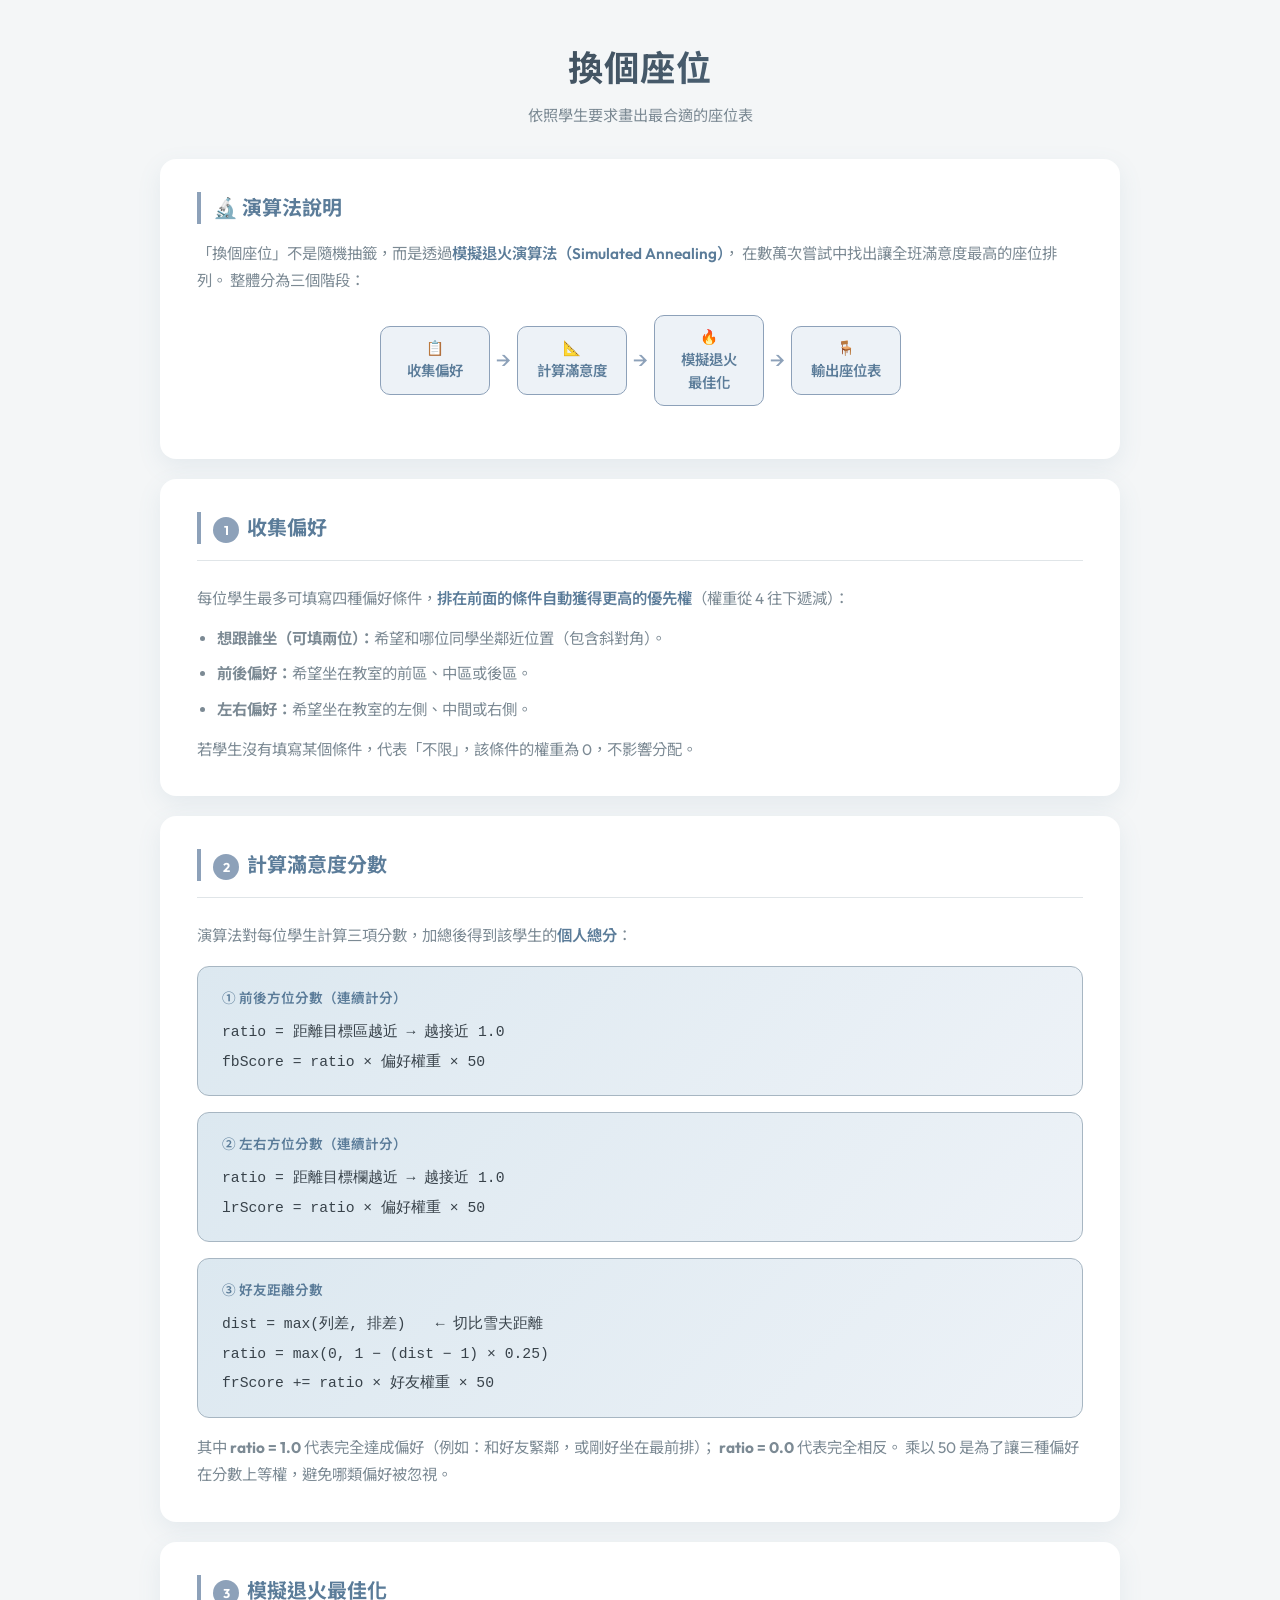
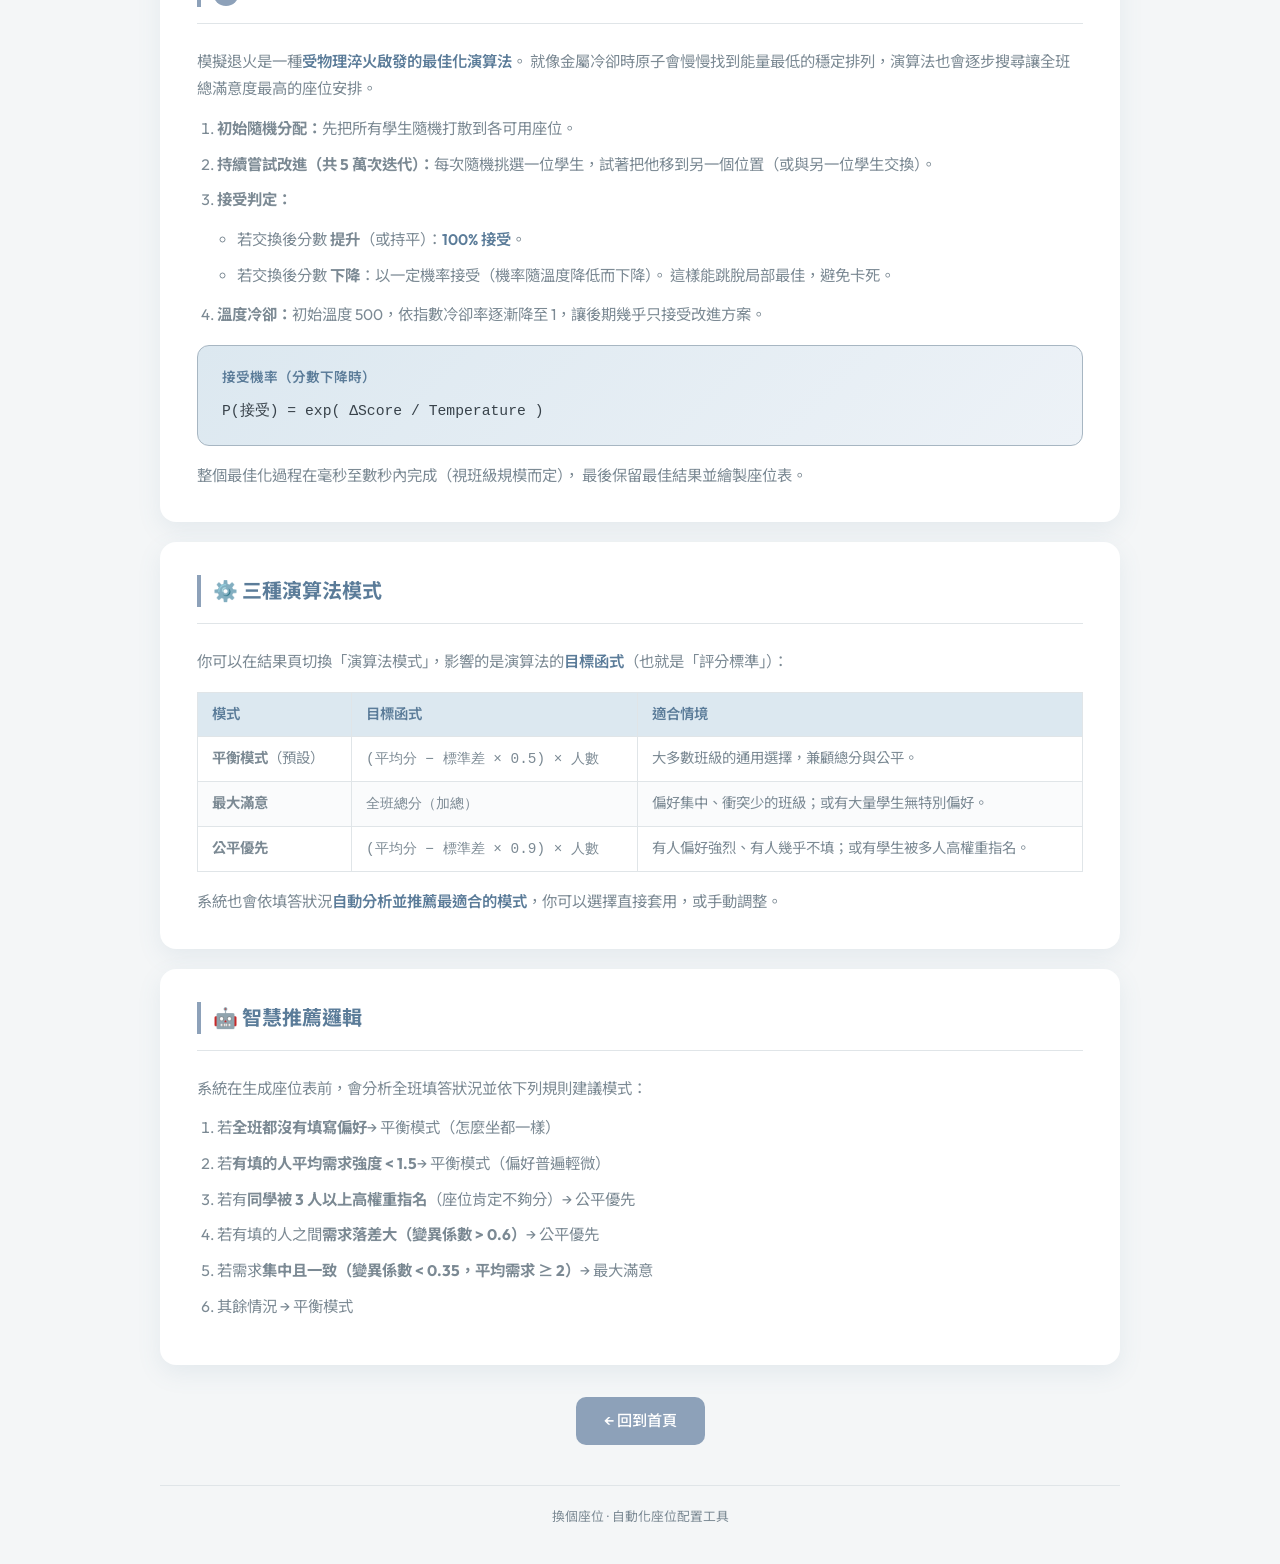
==== algorithm.html @ e8f27a95 "Add files via upload" ====
<!DOCTYPE html>
<html lang="zh-Hant">
<head>
    <meta charset="UTF-8">
    <meta name="viewport" content="width=device-width, initial-scale=1.0">
    <title>演算法說明 — 換個座位</title>
    <meta name="description" content="了解「換個座位」如何透過模擬退火演算法，依照學生偏好計算出最佳座位分配。">
    <link rel="stylesheet" href="style.css">
    <style>
        /* ── 演算法說明頁專屬樣式 ── */
        .algo-section {
            background: var(--card-bg);
            border-radius: 16px;
            padding: 32px 36px;
            margin-top: 20px;
            box-shadow: var(--shadow-md);
            border: 1px solid rgba(255,255,255,0.8);
        }

        .algo-section h2 {
            font-size: 1.25rem;
            font-weight: 700;
            color: var(--accent-deep);
            border-left: 4px solid var(--primary-color);
            padding-left: 12px;
            margin-bottom: 16px;
        }

        .algo-section p, .algo-section li {
            color: var(--text-secondary);
            font-size: 0.96rem;
            line-height: 1.8;
        }

        .algo-section ul, .algo-section ol {
            margin: 12px 0 12px 20px;
        }

        .algo-section li {
            margin-bottom: 8px;
        }

        /* 流程圖 */
        .flow-diagram {
            display: flex;
            align-items: center;
            flex-wrap: wrap;
            gap: 6px;
            margin: 20px 0;
            justify-content: center;
        }

        .flow-step {
            background: var(--primary-light);
            border: 1.5px solid var(--primary-color);
            border-radius: 10px;
            padding: 10px 18px;
            font-size: 0.9rem;
            font-weight: 600;
            color: var(--accent-deep);
            text-align: center;
            min-width: 110px;
        }

        .flow-arrow {
            font-size: 1.4rem;
            color: var(--primary-color);
            flex-shrink: 0;
        }

        /* 公式卡片 */
        .formula-card {
            background: linear-gradient(135deg, var(--primary-pale) 0%, var(--primary-light) 100%);
            border: 1px solid var(--border-focus);
            border-radius: 12px;
            padding: 18px 24px;
            margin: 16px 0;
            font-family: 'Courier New', monospace;
            font-size: 0.92rem;
            color: var(--text-primary);
            line-height: 2;
        }

        .formula-card .formula-label {
            font-family: var(--font-family);
            font-weight: 600;
            color: var(--accent-deep);
            font-size: 0.85rem;
            margin-bottom: 6px;
        }

        /* 模式比較表 */
        .mode-table {
            width: 100%;
            border-collapse: collapse;
            margin: 16px 0;
            font-size: 0.9rem;
        }

        .mode-table th {
            background: var(--primary-pale);
            color: var(--accent-deep);
            font-weight: 600;
            padding: 10px 14px;
            border: 1px solid var(--border-color);
            text-align: left;
        }

        .mode-table td {
            padding: 10px 14px;
            border: 1px solid var(--border-color);
            color: var(--text-secondary);
            vertical-align: top;
        }

        .mode-table tr:nth-child(even) td {
            background: #fafbfc;
        }

        /* 分隔線 */
        .algo-divider {
            border: none;
            border-top: 1px solid var(--border-color);
            margin: 8px 0 24px;
        }

        /* 返回按鈕 */
        .back-btn-wrap {
            text-align: center;
            margin-top: 32px;
        }

        /* 亮點文字 */
        .highlight {
            color: var(--accent-deep);
            font-weight: 600;
        }

        /* 步驟編號 */
        .step-badge {
            display: inline-flex;
            align-items: center;
            justify-content: center;
            width: 26px;
            height: 26px;
            border-radius: 50%;
            background: var(--primary-color);
            color: #fff;
            font-size: 0.8rem;
            font-weight: 700;
            margin-right: 8px;
            flex-shrink: 0;
            vertical-align: middle;
        }

        @media (max-width: 600px) {
            .algo-section { padding: 20px 16px; }
            .flow-diagram { flex-direction: column; align-items: flex-start; }
            .flow-arrow { transform: rotate(90deg); align-self: center; }
        }
    </style>
</head>
<body>

    <h1>換個座位</h1>
    <div class="subtitle">依照學生要求畫出最合適的座位表</div>

    <!-- 介紹 -->
    <div class="algo-section page-enter">
        <h2>🔬 演算法說明</h2>
        <p>
            「換個座位」不是隨機抽籤，而是透過<span class="highlight">模擬退火演算法（Simulated Annealing）</span>，
            在數萬次嘗試中找出讓全班滿意度最高的座位排列。
            整體分為三個階段：
        </p>

        <div class="flow-diagram">
            <div class="flow-step">📋<br>收集偏好</div>
            <div class="flow-arrow">→</div>
            <div class="flow-step">📐<br>計算滿意度</div>
            <div class="flow-arrow">→</div>
            <div class="flow-step">🔥<br>模擬退火<br>最佳化</div>
            <div class="flow-arrow">→</div>
            <div class="flow-step">🪑<br>輸出座位表</div>
        </div>
    </div>

    <!-- 第一步：收集偏好 -->
    <div class="algo-section">
        <h2><span class="step-badge">1</span>收集偏好</h2>
        <hr class="algo-divider">
        <p>每位學生最多可填寫四種偏好條件，<span class="highlight">排在前面的條件自動獲得更高的優先權</span>（權重從 4 往下遞減）：</p>
        <ul>
            <li><b>想跟誰坐（可填兩位）：</b>希望和哪位同學坐鄰近位置（包含斜對角）。</li>
            <li><b>前後偏好：</b>希望坐在教室的前區、中區或後區。</li>
            <li><b>左右偏好：</b>希望坐在教室的左側、中間或右側。</li>
        </ul>
        <p>若學生沒有填寫某個條件，代表「不限」，該條件的權重為 0，不影響分配。</p>
    </div>

    <!-- 第二步：計算滿意度 -->
    <div class="algo-section">
        <h2><span class="step-badge">2</span>計算滿意度分數</h2>
        <hr class="algo-divider">
        <p>
            演算法對每位學生計算三項分數，加總後得到該學生的<span class="highlight">個人總分</span>：
        </p>

        <div class="formula-card">
            <div class="formula-label">① 前後方位分數（連續計分）</div>
            ratio = 距離目標區越近 → 越接近 1.0<br>
            fbScore = ratio × 偏好權重 × 50
        </div>

        <div class="formula-card">
            <div class="formula-label">② 左右方位分數（連續計分）</div>
            ratio = 距離目標欄越近 → 越接近 1.0<br>
            lrScore = ratio × 偏好權重 × 50
        </div>

        <div class="formula-card">
            <div class="formula-label">③ 好友距離分數</div>
            dist = max(列差, 排差)　　← 切比雪夫距離<br>
            ratio = max(0,  1 − (dist − 1) × 0.25)<br>
            frScore += ratio × 好友權重 × 50
        </div>

        <p style="margin-top: 12px;">
            其中 <b>ratio = 1.0</b> 代表完全達成偏好（例如：和好友緊鄰，或剛好坐在最前排）；
            <b>ratio = 0.0</b> 代表完全相反。
            乘以 50 是為了讓三種偏好在分數上等權，避免哪類偏好被忽視。
        </p>
    </div>

    <!-- 第三步：模擬退火 -->
    <div class="algo-section">
        <h2><span class="step-badge">3</span>模擬退火最佳化</h2>
        <hr class="algo-divider">
        <p>
            模擬退火是一種<span class="highlight">受物理淬火啟發的最佳化演算法</span>。
            就像金屬冷卻時原子會慢慢找到能量最低的穩定排列，演算法也會逐步搜尋讓全班總滿意度最高的座位安排。
        </p>
        <ol>
            <li><b>初始隨機分配：</b>先把所有學生隨機打散到各可用座位。</li>
            <li><b>持續嘗試改進（共 5 萬次迭代）：</b>每次隨機挑選一位學生，試著把他移到另一個位置（或與另一位學生交換）。</li>
            <li><b>接受判定：</b>
                <ul>
                    <li>若交換後分數 <b>提升</b>（或持平）：<span class="highlight">100% 接受</span>。</li>
                    <li>若交換後分數 <b>下降</b>：以一定機率接受（機率隨溫度降低而下降）。
                        這樣能跳脫局部最佳，避免卡死。</li>
                </ul>
            </li>
            <li><b>溫度冷卻：</b>初始溫度 500，依指數冷卻率逐漸降至 1，讓後期幾乎只接受改進方案。</li>
        </ol>

        <div class="formula-card">
            <div class="formula-label">接受機率（分數下降時）</div>
            P(接受) = exp( ΔScore / Temperature )
        </div>

        <p>
            整個最佳化過程在毫秒至數秒內完成（視班級規模而定），
            最後保留最佳結果並繪製座位表。
        </p>
    </div>

    <!-- 演算法模式說明 -->
    <div class="algo-section">
        <h2>⚙️ 三種演算法模式</h2>
        <hr class="algo-divider">
        <p>你可以在結果頁切換「演算法模式」，影響的是演算法的<span class="highlight">目標函式</span>（也就是「評分標準」）：</p>

        <table class="mode-table">
            <thead>
                <tr>
                    <th>模式</th>
                    <th>目標函式</th>
                    <th>適合情境</th>
                </tr>
            </thead>
            <tbody>
                <tr>
                    <td><b>平衡模式</b>（預設）</td>
                    <td><code>(平均分 − 標準差 × 0.5) × 人數</code></td>
                    <td>大多數班級的通用選擇，兼顧總分與公平。</td>
                </tr>
                <tr>
                    <td><b>最大滿意</b></td>
                    <td><code>全班總分（加總）</code></td>
                    <td>偏好集中、衝突少的班級；或有大量學生無特別偏好。</td>
                </tr>
                <tr>
                    <td><b>公平優先</b></td>
                    <td><code>(平均分 − 標準差 × 0.9) × 人數</code></td>
                    <td>有人偏好強烈、有人幾乎不填；或有學生被多人高權重指名。</td>
                </tr>
            </tbody>
        </table>

        <p>
            系統也會依填答狀況<span class="highlight">自動分析並推薦最適合的模式</span>，你可以選擇直接套用，或手動調整。
        </p>
    </div>

    <!-- 自動推薦說明 -->
    <div class="algo-section">
        <h2>🤖 智慧推薦邏輯</h2>
        <hr class="algo-divider">
        <p>系統在生成座位表前，會分析全班填答狀況並依下列規則建議模式：</p>
        <ol>
            <li>若<b>全班都沒有填寫偏好</b>→ 平衡模式（怎麼坐都一樣）</li>
            <li>若<b>有填的人平均需求強度 &lt; 1.5</b>→ 平衡模式（偏好普遍輕微）</li>
            <li>若有<b>同學被 3 人以上高權重指名</b>（座位肯定不夠分）→ 公平優先</li>
            <li>若有填的人之間<b>需求落差大（變異係數 &gt; 0.6）</b>→ 公平優先</li>
            <li>若需求<b>集中且一致（變異係數 &lt; 0.35，平均需求 ≥ 2）</b>→ 最大滿意</li>
            <li>其餘情況 → 平衡模式</li>
        </ol>
    </div>

    <!-- 返回按鈕 -->
    <div class="back-btn-wrap">
        <a href="index.html" class="btn-primary" style="display: inline-flex; align-items: center; gap: 8px; text-decoration: none; padding: 12px 28px; border-radius: 10px; font-size: 0.95rem; font-weight: 500; color: white; background: var(--primary-color);">
            ← 回到首頁
        </a>
    </div>

    <div class="footer-info">
        <p>換個座位 · 自動化座位配置工具</p>
    </div>

</body>
</html>
---- style.css ----
@import url('https://fonts.googleapis.com/css2?family=Noto+Sans+TC:wght@300;400;500;700&family=Outfit:wght@300;400;500;600;700&display=swap');

:root {
    /* 莫蘭迪藍色系變數 */
    --bg-color: #f4f6f7;          /* 冷灰藍背景 */
    --card-bg: #ffffff;           /* 卡片純白 */
    --text-primary: #38424a;      /* 深藍灰（柔和黑） */
    --text-secondary: #7c8a94;    /* 霧藍灰（副文本） */

    --primary-color: #8da1b9;     /* 霧霾藍 */
    --primary-hover: #7a8ea5;
    --primary-light: #edf2f7;
    --primary-pale: #dce8f0;

    --accent-deep: #5b7c99;       /* 深藍（主要行動色） */
    --accent-deep-hover: #4d6b86;

    --accent-soft: #a9c0d3;       /* 柔霧藍（次要行動色） */
    --accent-soft-hover: #93aec4;

    --accent-slate: #6b8299;      /* 石板藍（提醒/收尾色） */
    --accent-slate-hover: #5a7186;

    --border-color: #e0e5e8;      /* 淺藍灰邊框 */
    --border-focus: #a7b6c2;      /* 聚焦邊框 */

    --error-bg: #f2eeee;
    --error-text: #a15c58;
    --error-border: #e3d4d2;

    --shadow-sm: 0 2px 8px rgba(0, 0, 0, 0.02);
    --shadow-md: 0 8px 24px rgba(93, 124, 153, 0.1);
    --shadow-lg: 0 12px 32px rgba(0, 0, 0, 0.04);

    --font-family: 'Outfit', 'Noto Sans TC', -apple-system, BlinkMacSystemFont, "Segoe UI", Roboto, sans-serif;
}

* {
    box-sizing: border-box;
    margin: 0;
    padding: 0;
}

body {
    font-family: var(--font-family);
    background-color: var(--bg-color);
    color: var(--text-primary);
    line-height: 1.6;
    padding: 40px 20px;
    max-width: 1000px;
    margin: 0 auto;
    -webkit-font-smoothing: antialiased;
}

h1 {
    font-size: 2.2rem;
    font-weight: 700;
    text-align: center;
    background: linear-gradient(135deg, var(--text-primary) 20%, var(--accent-deep) 100%);
    -webkit-background-clip: text;
    background-clip: text;
    color: transparent;
    margin-bottom: 8px;
    letter-spacing: 1px;
}

.subtitle {
    text-align: center;
    color: var(--text-secondary);
    font-size: 0.95rem;
    margin-bottom: 30px;
}

.page-section {
    background-color: var(--card-bg);
    padding: 35px;
    margin-top: 25px;
    border-radius: 16px;
    box-shadow: var(--shadow-md);
    border: 1px solid rgba(255, 255, 255, 0.8);
    transition: transform 0.3s ease, box-shadow 0.3s ease;
}

.page-section.page-enter {
    animation: fadeIn 0.35s cubic-bezier(0.4, 0, 0.2, 1);
}

.page-section h2 {
    font-size: 1.4rem;
    font-weight: 600;
    color: var(--text-primary);
    margin-bottom: 15px;
    border-left: 4px solid var(--primary-color);
    padding-left: 12px;
}

.page-section p {
    color: var(--text-secondary);
    font-size: 0.95rem;
    margin-bottom: 15px;
    line-height: 1.7;
}

.hidden {
    display: none !important;
}

/* --- 首頁三選項 --- */
.landing-options {
    display: grid;
    grid-template-columns: repeat(3, 1fr);
    gap: 20px;
    margin-top: 10px;
}

.landing-btn {
    background-color: var(--card-bg);
    border: 1.5px solid var(--border-color);
    border-radius: 14px;
    padding: 30px 20px;
    text-align: center;
    cursor: pointer;
    transition: all 0.25s cubic-bezier(0.4, 0, 0.2, 1);
    display: flex;
    flex-direction: column;
    align-items: center;
    gap: 10px;
}

.landing-btn .icon {
    font-size: 1.8rem;
    width: 60px;
    height: 60px;
    display: flex;
    align-items: center;
    justify-content: center;
    border-radius: 50%;
    background-color: var(--primary-light);
    transition: background-color 0.25s ease, transform 0.25s ease;
}

.landing-btn:hover .icon {
    transform: scale(1.08);
}

.landing-btn.create .icon { background-color: var(--primary-pale); }
.landing-btn.join .icon { background-color: #eef4f8; }
.landing-btn.offline .icon { background-color: #e9eef1; }

.landing-btn .title {
    font-weight: 600;
    font-size: 1.05rem;
    color: var(--text-primary);
}

.landing-btn .desc {
    font-size: 0.85rem;
    color: var(--text-secondary);
    line-height: 1.5;
}

.landing-btn:hover {
    transform: translateY(-4px);
    border-color: var(--primary-color);
    box-shadow: var(--shadow-md);
}

.landing-btn.create:hover { border-color: var(--accent-deep); }
.landing-btn.join:hover { border-color: var(--accent-soft-hover); }
.landing-btn.offline:hover { border-color: var(--accent-slate); }

/* 演算法說明連結按鈕 */
.algo-link {
    display: inline-flex;
    align-items: center;
    gap: 6px;
    padding: 8px 20px;
    border-radius: 20px;
    border: 1.5px solid var(--border-color);
    color: var(--text-secondary);
    font-size: 0.88rem;
    font-weight: 500;
    text-decoration: none;
    transition: all 0.22s ease;
    background: transparent;
}

.algo-link:hover {
    border-color: var(--primary-color);
    color: var(--accent-deep);
    background: var(--primary-light);
    transform: translateY(-1px);
}

/* 加入房間展開框 */
.join-box {
    margin-top: 10px;
    padding: 24px;
    background-color: var(--primary-light);
    border-radius: 14px;
    border: 1px dashed var(--primary-color);
    animation: fadeIn 0.25s ease;
}


.form-group {
    margin-bottom: 20px;
}

.form-row {
    display: grid;
    grid-template-columns: 1fr 1fr;
    gap: 20px;
}

label {
    display: block;
    margin-bottom: 8px;
    font-weight: 500;
    font-size: 0.95rem;
    color: var(--text-primary);
}

input[type="number"], input[type="text"], select {
    width: 100%;
    padding: 12px 16px;
    border: 1px solid var(--border-color);
    border-radius: 10px;
    background-color: #fafbfc;
    color: var(--text-primary);
    font-size: 0.95rem;
    font-family: var(--font-family);
    transition: all 0.3s ease;
}

input[type="number"]:focus, input[type="text"]:focus, select:focus {
    outline: none;
    border-color: var(--primary-color);
    background-color: #ffffff;
    box-shadow: 0 0 0 4px var(--primary-light);
}

/* 按鈕美化 */
button {
    font-family: var(--font-family);
    font-size: 0.95rem;
    font-weight: 500;
    padding: 12px 24px;
    border: none;
    border-radius: 10px;
    cursor: pointer;
    transition: all 0.25s cubic-bezier(0.4, 0, 0.2, 1);
    box-shadow: var(--shadow-sm);
    display: inline-flex;
    align-items: center;
    justify-content: center;
    gap: 8px;
    margin-top: 10px;
    margin-right: 12px;
}

button:hover {
    transform: translateY(-2px);
    box-shadow: 0 4px 12px rgba(0, 0, 0, 0.08);
}

button:active {
    transform: translateY(0);
}

button:focus-visible,
.landing-btn:focus-visible,
input:focus-visible,
select:focus-visible,
.reorder-btn:focus-visible,
.drag-handle:focus-visible {
    outline: 2.5px solid var(--accent-deep);
    outline-offset: 2px;
}

/* 不同按鈕的角色顏色（皆為藍色調） */
.btn-primary {
    background-color: var(--primary-color);
    color: white;
}
.btn-primary:hover {
    background-color: var(--primary-hover);
}

.btn-success {
    background-color: var(--accent-deep);
    color: white;
}
.btn-success:hover {
    background-color: var(--accent-deep-hover);
}

.btn-info {
    background-color: var(--accent-soft);
    color: white;
}
.btn-info:hover {
    background-color: var(--accent-soft-hover);
}

.btn-warning {
    background-color: var(--accent-slate);
    color: white;
}
.btn-warning:hover {
    background-color: var(--accent-slate-hover);
}

.btn-secondary {
    background-color: #eef1f3;
    color: var(--text-secondary);
}
.btn-secondary:hover {
    background-color: #e4e8eb;
}

/* 演算法模式智慧推薦卡片 */
.mode-recommendation {
    display: flex;
    align-items: center;
    gap: 16px;
    width: 100%;
    padding: 16px 20px;
    margin-bottom: 18px;
    background: linear-gradient(135deg, var(--primary-pale) 0%, var(--primary-light) 100%);
    border: 1px solid var(--border-focus);
    border-left: 4px solid var(--accent-deep);
    border-radius: 12px;
    box-shadow: var(--shadow-sm);
}

.mode-recommendation-icon {
    flex-shrink: 0;
    font-size: 1.6rem;
    line-height: 1;
}

.mode-recommendation-text {
    flex: 1 1 auto;
    min-width: 200px;
}

.mode-recommendation-title {
    font-weight: 600;
    color: var(--accent-deep);
    margin-bottom: 4px;
    font-size: 0.98rem;
}

.mode-recommendation-reason {
    color: var(--text-secondary);
    font-size: 0.88rem;
    line-height: 1.5;
}

.mode-recommendation-btn {
    flex-shrink: 0;
    margin: 0 !important;
    white-space: nowrap;
}

@media (max-width: 640px) {
    .mode-recommendation {
        flex-wrap: wrap;
    }
    .mode-recommendation-btn {
        width: 100%;
    }
}

/* 加入房間區塊 */
#join-room-page .join-box {
    margin-top: 10px;
    padding: 24px;
    background-color: var(--primary-light);
    border-radius: 14px;
    border: 1px dashed var(--primary-color);
}

/* 條件輸入欄位集 */
fieldset {
    border: 1px solid var(--border-color);
    border-radius: 12px;
    padding: 24px;
    margin-bottom: 25px;
    background-color: #fafbfc;
}

legend {
    font-weight: 600;
    font-size: 1.05rem;
    padding: 0 12px;
    color: var(--primary-color);
}

/* 讓板塊邊界更清楚，像是一張獨立的卡片 */
.condition-group {
    display: grid;
    grid-template-columns: 40px 110px 1fr; /* 留出把手空間 */
    align-items: center;
    margin-bottom: 15px;
    gap: 14px;
    padding: 10px 12px 10px 8px; /* 調整內距 */
    background-color: #ffffff; /* 使用純白底色凸顯板塊 */
    border: 1px solid var(--border-color); /* 實體邊框 */
    border-radius: 10px;
    box-shadow: var(--shadow-sm); /* 增加立體感 */
    transition: transform 0.2s ease, box-shadow 0.2s ease, border-color 0.2s ease;
}

.condition-group:hover {
    box-shadow: 0 4px 12px rgba(93, 124, 153, 0.15);
    border-color: var(--primary-color);
}

/* 拖曳把手的美化與範圍劃分 */
.drag-handle {
    display: flex;
    align-items: center;
    justify-content: center;
    cursor: grab;
    font-size: 1.6rem;
    color: var(--text-secondary);
    background-color: #f4f6f7; /* 給把手一個獨立的底色區域 */
    border-radius: 6px;
    height: 100%;
    min-height: 40px;
    transition: background-color 0.2s ease;
}

.drag-handle:hover {
    background-color: var(--primary-pale);
    color: var(--accent-deep);
}

.drag-handle:active {
    cursor: grabbing;
}

/* 手機版上/下移按鈕：預設隱藏，桌機用拖曳、手機用按鈕更可靠 */
.reorder-buttons {
    display: none;
    flex-direction: column;
    gap: 4px;
    height: 100%;
}

.reorder-btn {
    all: unset;
    box-sizing: border-box;
    display: flex;
    align-items: center;
    justify-content: center;
    flex: 1;
    min-height: 22px;
    font-size: 0.7rem;
    line-height: 1;
    color: var(--text-secondary);
    background-color: #f4f6f7;
    border-radius: 6px;
    cursor: pointer;
    transition: background-color 0.15s ease, color 0.15s ease;
    -webkit-tap-highlight-color: transparent;
}

.reorder-btn:active {
    background-color: var(--primary-pale);
    color: var(--accent-deep);
}

.reorder-btn:disabled {
    opacity: 0.3;
    cursor: not-allowed;
}

/* 拖曳中與準備放置時的明確提示 */
.condition-group.dragging {
    opacity: 0.9;
    background-color: var(--primary-pale);
    border: 2px dashed var(--primary-color);
    box-shadow: var(--shadow-md);
    transform: scale(1.02);
}

.condition-group.drag-over {
    /* 用深色頂部邊框提示使用者如果放開會插在這個位置的「上方」 */
    border-top: 4px solid var(--accent-deep); 
}

.weight-track {
    position: relative;
    height: 8px;
    background-color: var(--border-color);
    border-radius: 4px;
    margin: 14px 4px 6px 4px;
    cursor: pointer;
}

.weight-fill {
    position: absolute;
    top: 0;
    left: 0;
    height: 100%;
    width: 0%;
    background-color: var(--primary-color);
    border-radius: 4px;
    transition: width 0.15s ease, background-color 0.15s ease;
    pointer-events: none;
}

.weight-tick {
    position: absolute;
    top: 50%;
    width: 6px;
    height: 6px;
    background-color: #ffffff;
    border: 1.5px solid var(--border-focus);
    border-radius: 50%;
    transform: translate(-50%, -50%);
    pointer-events: none;
}

.weight-handle {
    position: absolute;
    top: 50%;
    left: 0%;
    width: 20px;
    height: 20px;
    background-color: var(--card-bg);
    border: 2.5px solid var(--primary-color);
    border-radius: 50%;
    transform: translate(-50%, -50%);
    cursor: grab;
    box-shadow: var(--shadow-sm);
    transition: left 0.15s ease, border-color 0.15s ease, box-shadow 0.15s ease;
}

.weight-handle:active {
    cursor: grabbing;
    box-shadow: 0 0 0 6px var(--primary-light);
}

.weight-drag.active .weight-handle {
    border-color: var(--accent-deep);
}

.weight-drag.active .weight-fill {
    background-color: var(--accent-deep);
}

.weight-label {
    font-size: 0.8rem;
    color: var(--text-secondary);
    text-align: center;
}

.weight-drag.active .weight-label {
    color: var(--accent-deep);
    font-weight: 600;
}

/* =========================================================
   Modal 遮罩元件
   ========================================================= */
.modal-overlay {
    position: fixed;
    inset: 0;
    background: rgba(30, 40, 50, 0.55);
    display: flex;
    align-items: center;
    justify-content: center;
    z-index: 9999;
    opacity: 0;
    transition: opacity 0.25s ease;
    backdrop-filter: blur(3px);
    -webkit-backdrop-filter: blur(3px);
}

.modal-overlay.modal-visible {
    opacity: 1;
}

.modal-card {
    background: var(--card-bg);
    border-radius: 18px;
    padding: 36px 32px 28px;
    max-width: 420px;
    width: calc(100% - 40px);
    box-shadow: 0 20px 60px rgba(0, 0, 0, 0.18);
    text-align: center;
    transform: translateY(18px) scale(0.97);
    transition: transform 0.28s cubic-bezier(0.34, 1.56, 0.64, 1), opacity 0.25s ease;
    opacity: 0;
}

.modal-card.modal-card-visible {
    transform: translateY(0) scale(1);
    opacity: 1;
}

.modal-icon {
    font-size: 2.4rem;
    margin-bottom: 16px;
    line-height: 1;
}

.modal-message {
    font-size: 1rem;
    color: var(--text-primary);
    line-height: 1.65;
    margin-bottom: 26px;
    white-space: pre-wrap;
    word-break: break-word;
}

.modal-actions {
    display: flex;
    gap: 12px;
    justify-content: center;
}

.modal-actions button {
    margin: 0;
    min-width: 96px;
    flex: 1;
    max-width: 160px;
}

/* 線上等待頁面名單 */
#submitted-students-list {
    margin-top: 15px;
    max-height: 200px;
    overflow-y: auto;
    background-color: #fafbfc;
    border: 1px solid var(--border-color);
    border-radius: 10px;
    padding: 10px;
}

#submitted-students-list li {
    padding: 10px 12px;
    border-bottom: 1px solid #eef1f3;
    font-size: 0.9rem;
    display: flex;
    justify-content: space-between;
    align-items: center;
    animation: slideIn 0.25s ease-out;
}

#submitted-students-list li:last-child {
    border-bottom: none;
}

#submitted-students-list li::before {
    content: "✓";
    color: var(--accent-deep);
    font-weight: bold;
    margin-right: 8px;
}

/* 房號顯示樣式 */
.room-code-badge {
    display: inline-block;
    padding: 8px 16px;
    background-color: var(--primary-light);
    border: 1px solid var(--primary-color);
    color: var(--text-primary);
    font-family: monospace;
    font-size: 1.6rem;
    font-weight: 700;
    border-radius: 8px;
    letter-spacing: 2px;
    margin: 10px 0;
}

/* 講台樣式 */
#podium-container {
    display: flex;
    justify-content: center;
    margin: 20px 0 25px 0;
    width: 100%;
}

.podium {
    width: 280px;
    height: 40px;
    background-color: #d6dee4;
    border: 1px solid var(--border-color);
    border-radius: 20px;
    display: flex;
    align-items: center;
    justify-content: center;
    font-weight: 600;
    font-size: 0.9rem;
    color: #61707c;
    letter-spacing: 4px;
    box-shadow: inset 0 2px 4px rgba(0, 0, 0, 0.05);
}

/* --- 座位表佈局與方塊 --- */
#seat-map-container, #layout-config-container {
    padding: 10px 0;
    gap: 15px;
    margin-top: 10px;
}

.seat-box {
    aspect-ratio: 1.1 / 1;
    border: 1px solid var(--border-color);
    padding: 12px 8px;
    text-align: center;
    border-radius: 12px;
    display: flex;
    flex-direction: column;
    align-items: center;
    justify-content: center;
    box-shadow: var(--shadow-sm);
    transition: all 0.25s cubic-bezier(0.4, 0, 0.2, 1);
    font-family: var(--font-family);
    user-select: none;
}

/* 學生座號樣式 */
.seat-student-id {
    font-size: 0.8rem;
    font-weight: 500;
    color: var(--text-secondary);
    margin-bottom: 4px;
}

/* 學生姓名樣式 */
.seat-student-name {
    font-size: 1.05rem;
    font-weight: 600;
}

/* 有人座位的樣式 */
.seat-box.occupied {
    background-color: var(--primary-light);
    border-color: var(--primary-color);
    color: var(--text-primary);
    cursor: grab;
}

.seat-box.occupied .seat-student-id {
    color: #5f7188;
}

.seat-box.occupied:hover {
    transform: translateY(-3px);
    box-shadow: 0 6px 16px rgba(141, 161, 185, 0.2);
    border-color: var(--primary-color);
}

.seat-box.occupied:active {
    cursor: grabbing;
}

/* 唯讀模式有人座位的樣式（學生端） */
.seat-box.occupied-readonly {
    background-color: var(--primary-light);
    border-color: var(--primary-color);
    color: var(--text-primary);
    cursor: default;
}

.seat-box.occupied-readonly .seat-student-id {
    color: #5f7188;
}

/* 空座位的樣式 */
.seat-box.empty {
    background-color: #fafbfc;
    color: var(--text-secondary);
    border-style: dashed;
    border-width: 1.5px;
    cursor: pointer;
}

.seat-box.empty:hover {
    background-color: #f0f3f5;
    border-color: var(--border-focus);
}

.seat-box.empty .seat-student-name {
    font-weight: 400;
    font-size: 0.85rem;
}

/* 停用座位（不排學生） */
.seat-box.blocked {
    background-color: #e7eaec;
    color: #a3aeb6;
    border-style: solid;
    border-color: #d3d9dd;
    cursor: default;
    box-shadow: none;
}

.seat-box.blocked .seat-student-name {
    font-weight: 400;
    font-size: 0.85rem;
}

/* 拖曳中樣式 */
.seat-box.dragging {
    opacity: 0.4;
    transform: scale(0.95);
    border-style: dashed;
}

.seat-box.drag-over {
    border-color: var(--accent-deep);
    background-color: var(--primary-pale);
    transform: scale(1.03);
    box-shadow: 0 4px 12px rgba(91, 124, 153, 0.2);
}

/* 座位配置頁：可點擊切換啟用/停用 */
.layout-seat {
    aspect-ratio: 1.1 / 1;
    border: 1.5px solid var(--border-color);
    border-radius: 10px;
    display: flex;
    align-items: center;
    justify-content: center;
    font-size: 0.8rem;
    font-weight: 500;
    cursor: pointer;
    user-select: none;
    background-color: var(--primary-light);
    color: var(--text-primary);
    transition: all 0.2s ease;
}

.layout-seat:hover {
    transform: translateY(-2px);
    box-shadow: var(--shadow-sm);
}

.layout-seat.inactive {
    background-color: #e7eaec;
    color: #a3aeb6;
    border-style: dashed;
}

.layout-config-legend {
    display: flex;
    gap: 20px;
    align-items: center;
    margin: 12px 0 18px 0;
    font-size: 0.85rem;
    color: var(--text-secondary);
}

.legend-swatch {
    display: inline-block;
    width: 14px;
    height: 14px;
    border-radius: 4px;
    margin-right: 6px;
    vertical-align: -2px;
}

.legend-swatch.active-swatch {
    background-color: var(--primary-light);
    border: 1.5px solid var(--border-color);
}

.legend-swatch.inactive-swatch {
    background-color: #e7eaec;
    border: 1.5px dashed #b9c1c7;
}

.seat-count-badge {
    font-weight: 600;
    color: var(--accent-deep);
}

/* 版權資訊 */
.footer-info {
    text-align: center;
    color: var(--text-secondary);
    font-size: 0.8rem;
    margin-top: 40px;
    border-top: 1px solid var(--border-color);
    padding-top: 20px;
}

/* 動畫效果 */
@keyframes fadeIn {
    from { opacity: 0; transform: translateY(5px); }
    to { opacity: 1; transform: translateY(0); }
}

@keyframes slideIn {
    from { opacity: 0; transform: translateX(-10px); }
    to { opacity: 1; transform: translateX(0); }
}

@media (max-width: 768px) {
    body {
        padding: 20px 10px;
    }
    .page-section {
        padding: 20px;
    }
    .page-section h2 {
        font-size: 1.25rem;
    }
    .form-row {
        grid-template-columns: 1fr;
        gap: 0;
    }
    .landing-options {
        grid-template-columns: 1fr;
    }

    /* --- 條件卡片：把手改為左側整條、標籤與欄位堆疊，避免「≡」單獨佔一整排 --- */
    .condition-group {
        grid-template-columns: 40px 1fr;
        grid-template-rows: auto auto;
        grid-template-areas:
            "handle label"
            "handle field";
        row-gap: 6px;
        column-gap: 12px;
        align-items: center;
    }
    .condition-group .drag-handle {
        display: none; /* 原生拖曳在多數手機瀏覽器不可靠，改用下方按鈕 */
    }
    .condition-group .reorder-buttons {
        display: flex;
        grid-area: handle;
        align-self: stretch;
    }
    .condition-group > label {
        grid-area: label;
        margin-bottom: 0;
        font-size: 0.88rem;
    }
    .condition-group > input,
    .condition-group > select {
        grid-area: field;
    }

    /* --- 觸控細節優化 --- */
    /* iOS 若欄位字級小於 16px，focus 時會自動放大整個頁面，這裡統一鎖住字級避免跳動 */
    input[type="number"], input[type="text"], select {
        font-size: 16px;
        padding: 11px 14px;
    }
    /* 放大可點擊區域，符合手機觸控建議的最小尺寸 */
    button {
        min-height: 46px;
        width: 100%;
        margin-right: 0;
        margin-bottom: 10px;
    }
    .mode-recommendation-btn {
        min-height: 44px;
    }

    /* --- 座位表／座位配置格線：欄位過多時允許橫向滑動，避免格子被擠到看不清楚 --- */
    #seat-map-container, #layout-config-container {
        overflow-x: auto;
        -webkit-overflow-scrolling: touch;
        padding-bottom: 8px;
    }
    .seat-box, .layout-seat {
        min-width: 64px;
    }
}

@media (max-width: 420px) {
    h1 {
        font-size: 1.7rem;
    }
    .landing-btn {
        padding: 22px 16px;
    }
    .page-section {
        padding: 16px;
    }
}

/* 讓首頁按鈕內的圖片自動適應圓框大小 */
.landing-btn .icon img {
    width: 60%;  /* 可以自己微調大小 */
    height: 60%;
    object-fit: contain; /* 確保圖片不變形 */
}

/* 讓系統建議的圖示大小正常 */
.mode-recommendation-icon img {
    width: 32px; /* 可以自己微調大小 */
    height: 32px;
    object-fit: contain;
}
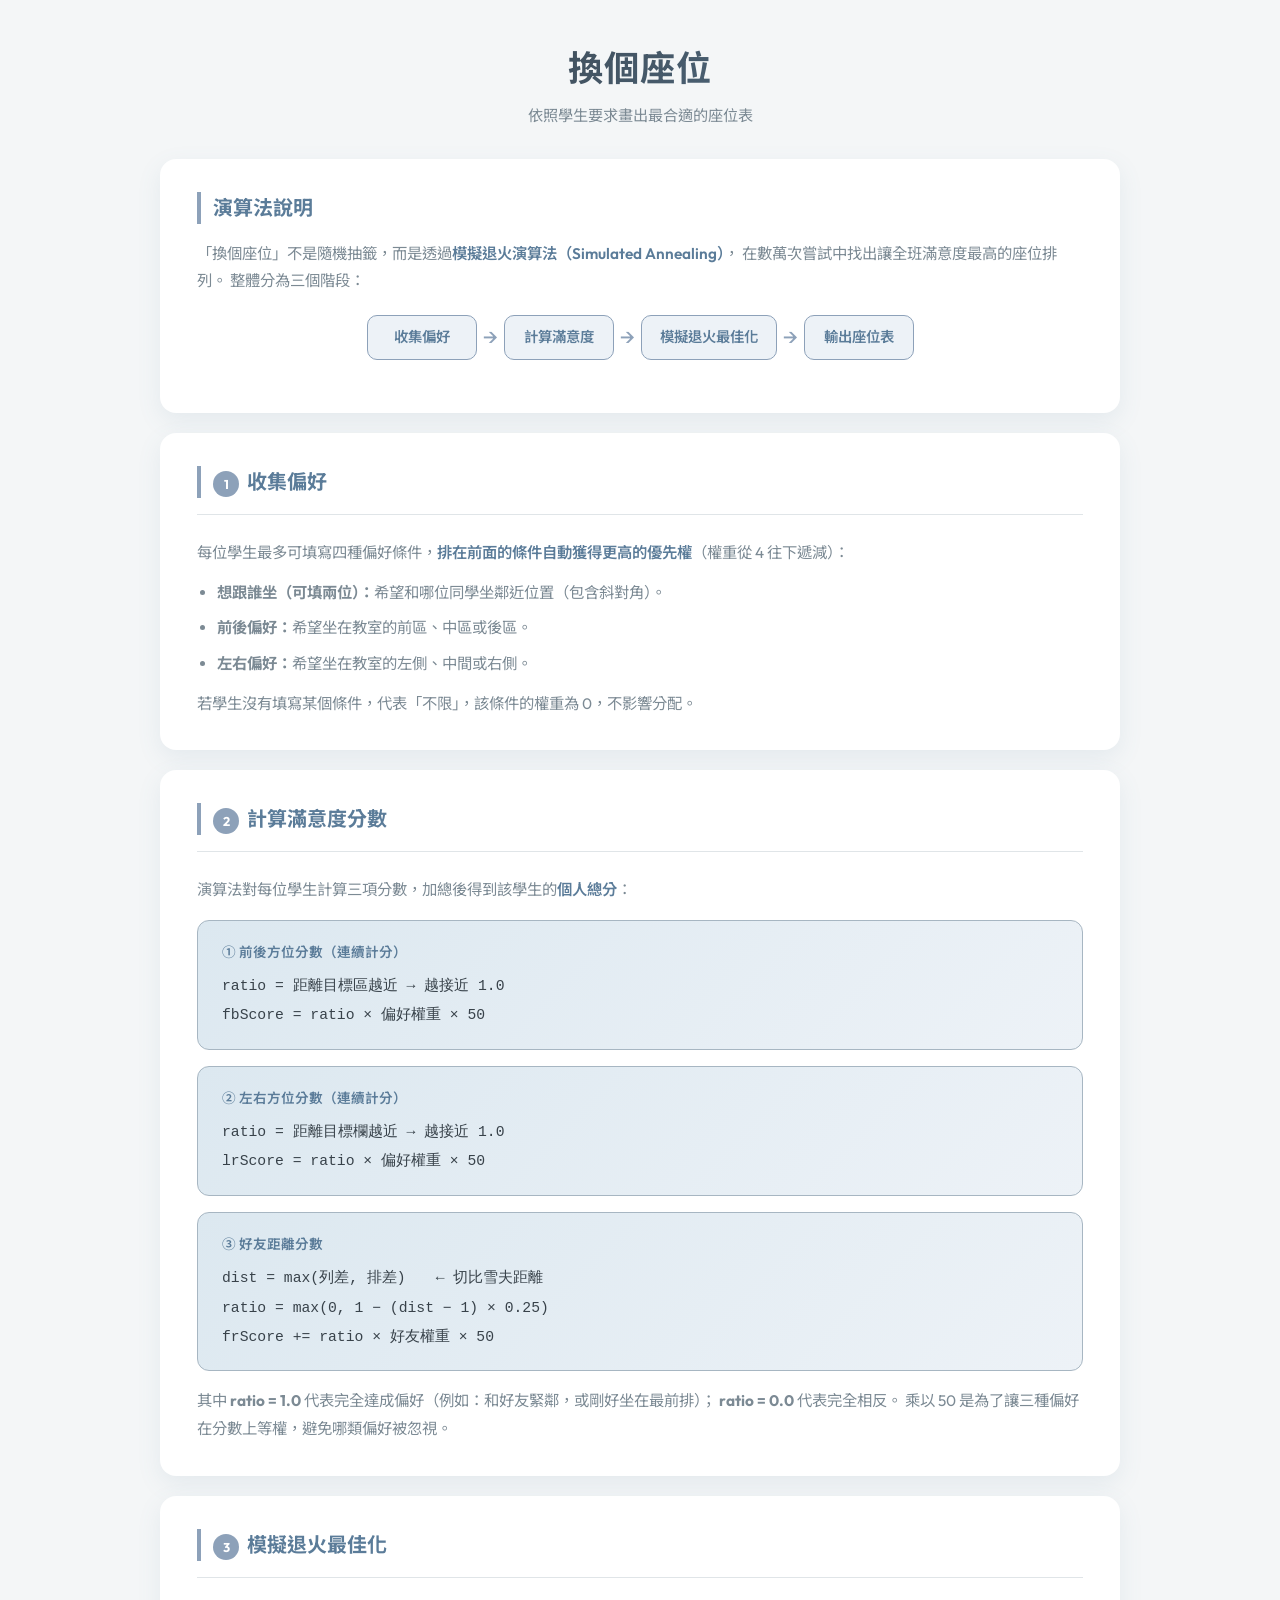
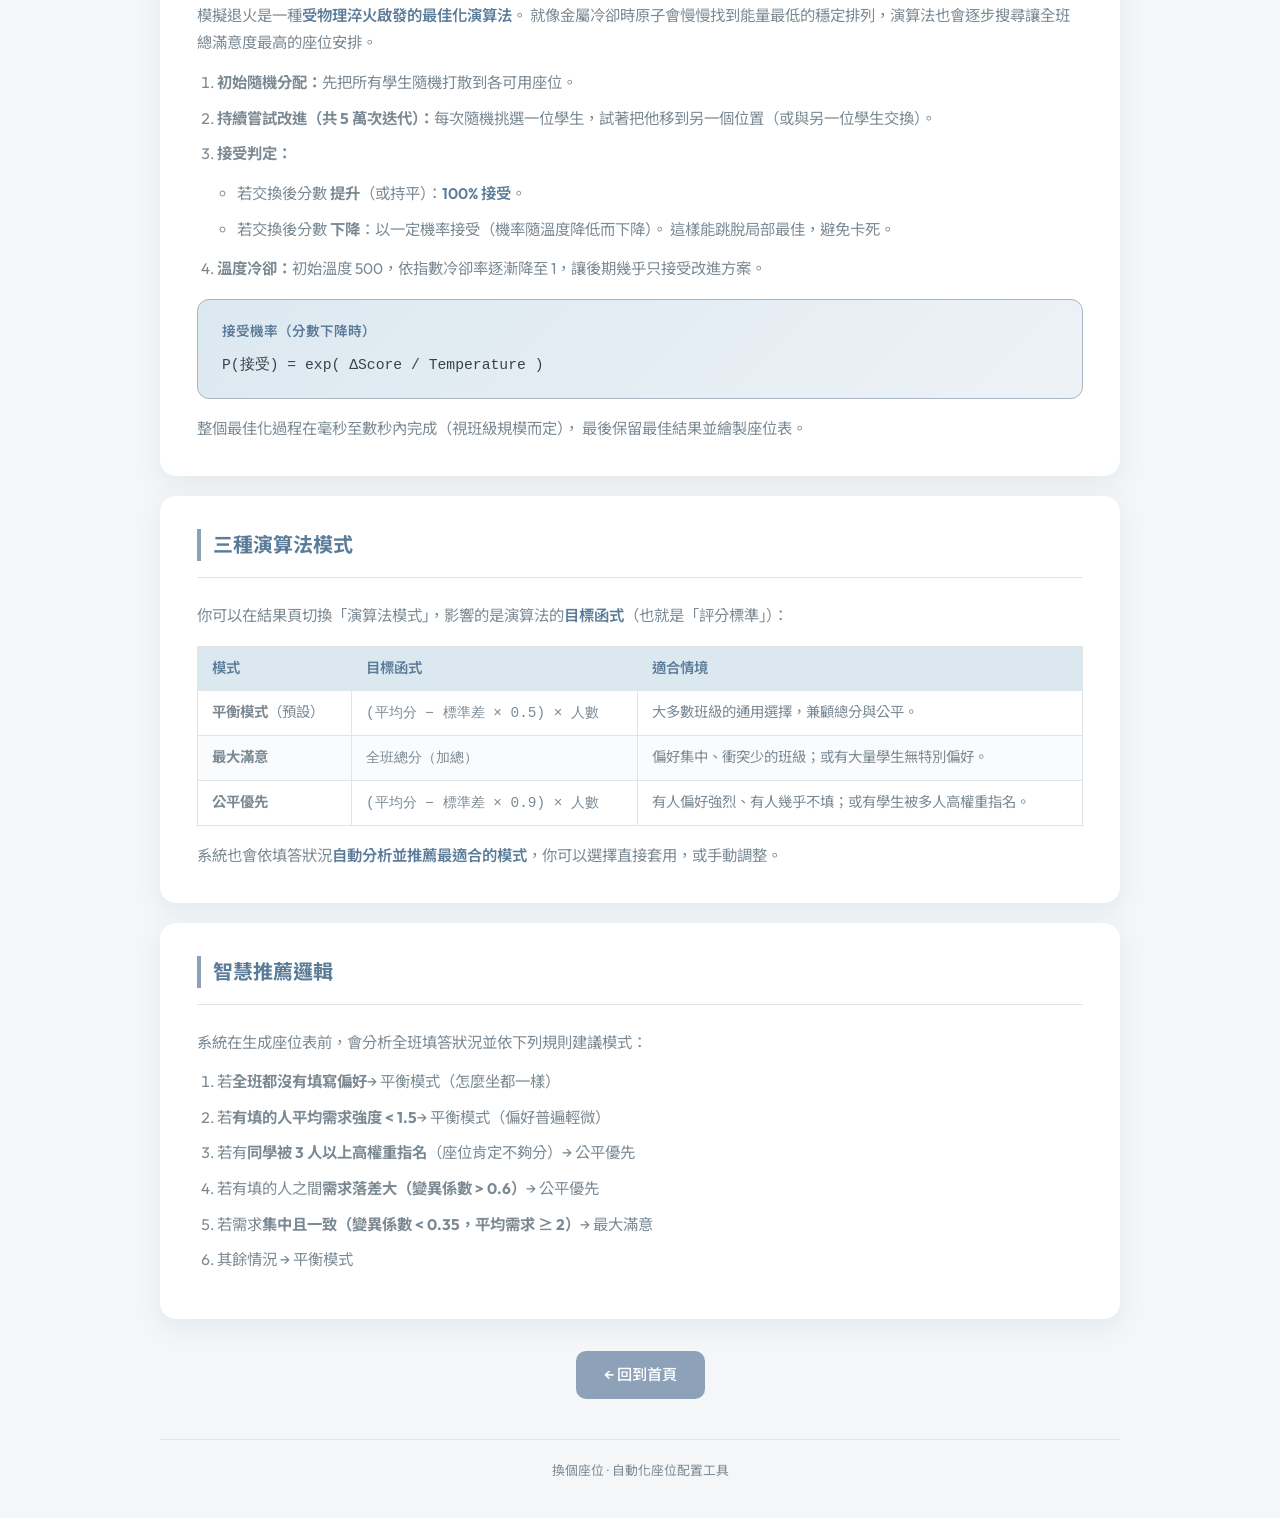
==== commit bf5cb4b6: "Add files via upload" ====
--- a/algorithm.html
+++ b/algorithm.html
@@ -167,7 +167,7 @@
 
     <!-- 介紹 -->
     <div class="algo-section page-enter">
-        <h2>🔬 演算法說明</h2>
+        <h2>演算法說明</h2>
         <p>
             「換個座位」不是隨機抽籤，而是透過<span class="highlight">模擬退火演算法（Simulated Annealing）</span>，
             在數萬次嘗試中找出讓全班滿意度最高的座位排列。
@@ -175,13 +175,13 @@
         </p>
 
         <div class="flow-diagram">
-            <div class="flow-step">📋<br>收集偏好</div>
+            <div class="flow-step">收集偏好</div>
             <div class="flow-arrow">→</div>
-            <div class="flow-step">📐<br>計算滿意度</div>
+            <div class="flow-step">計算滿意度</div>
             <div class="flow-arrow">→</div>
-            <div class="flow-step">🔥<br>模擬退火<br>最佳化</div>
+            <div class="flow-step">模擬退火最佳化</div>
             <div class="flow-arrow">→</div>
-            <div class="flow-step">🪑<br>輸出座位表</div>
+            <div class="flow-step">輸出座位表</div>
         </div>
     </div>
 
@@ -266,7 +266,7 @@
 
     <!-- 演算法模式說明 -->
     <div class="algo-section">
-        <h2>⚙️ 三種演算法模式</h2>
+        <h2>三種演算法模式</h2>
         <hr class="algo-divider">
         <p>你可以在結果頁切換「演算法模式」，影響的是演算法的<span class="highlight">目標函式</span>（也就是「評分標準」）：</p>
 
@@ -304,7 +304,7 @@
 
     <!-- 自動推薦說明 -->
     <div class="algo-section">
-        <h2>🤖 智慧推薦邏輯</h2>
+        <h2>智慧推薦邏輯</h2>
         <hr class="algo-divider">
         <p>系統在生成座位表前，會分析全班填答狀況並依下列規則建議模式：</p>
         <ol>
@@ -329,4 +329,4 @@
     </div>
 
 </body>
-</html>
+</html>
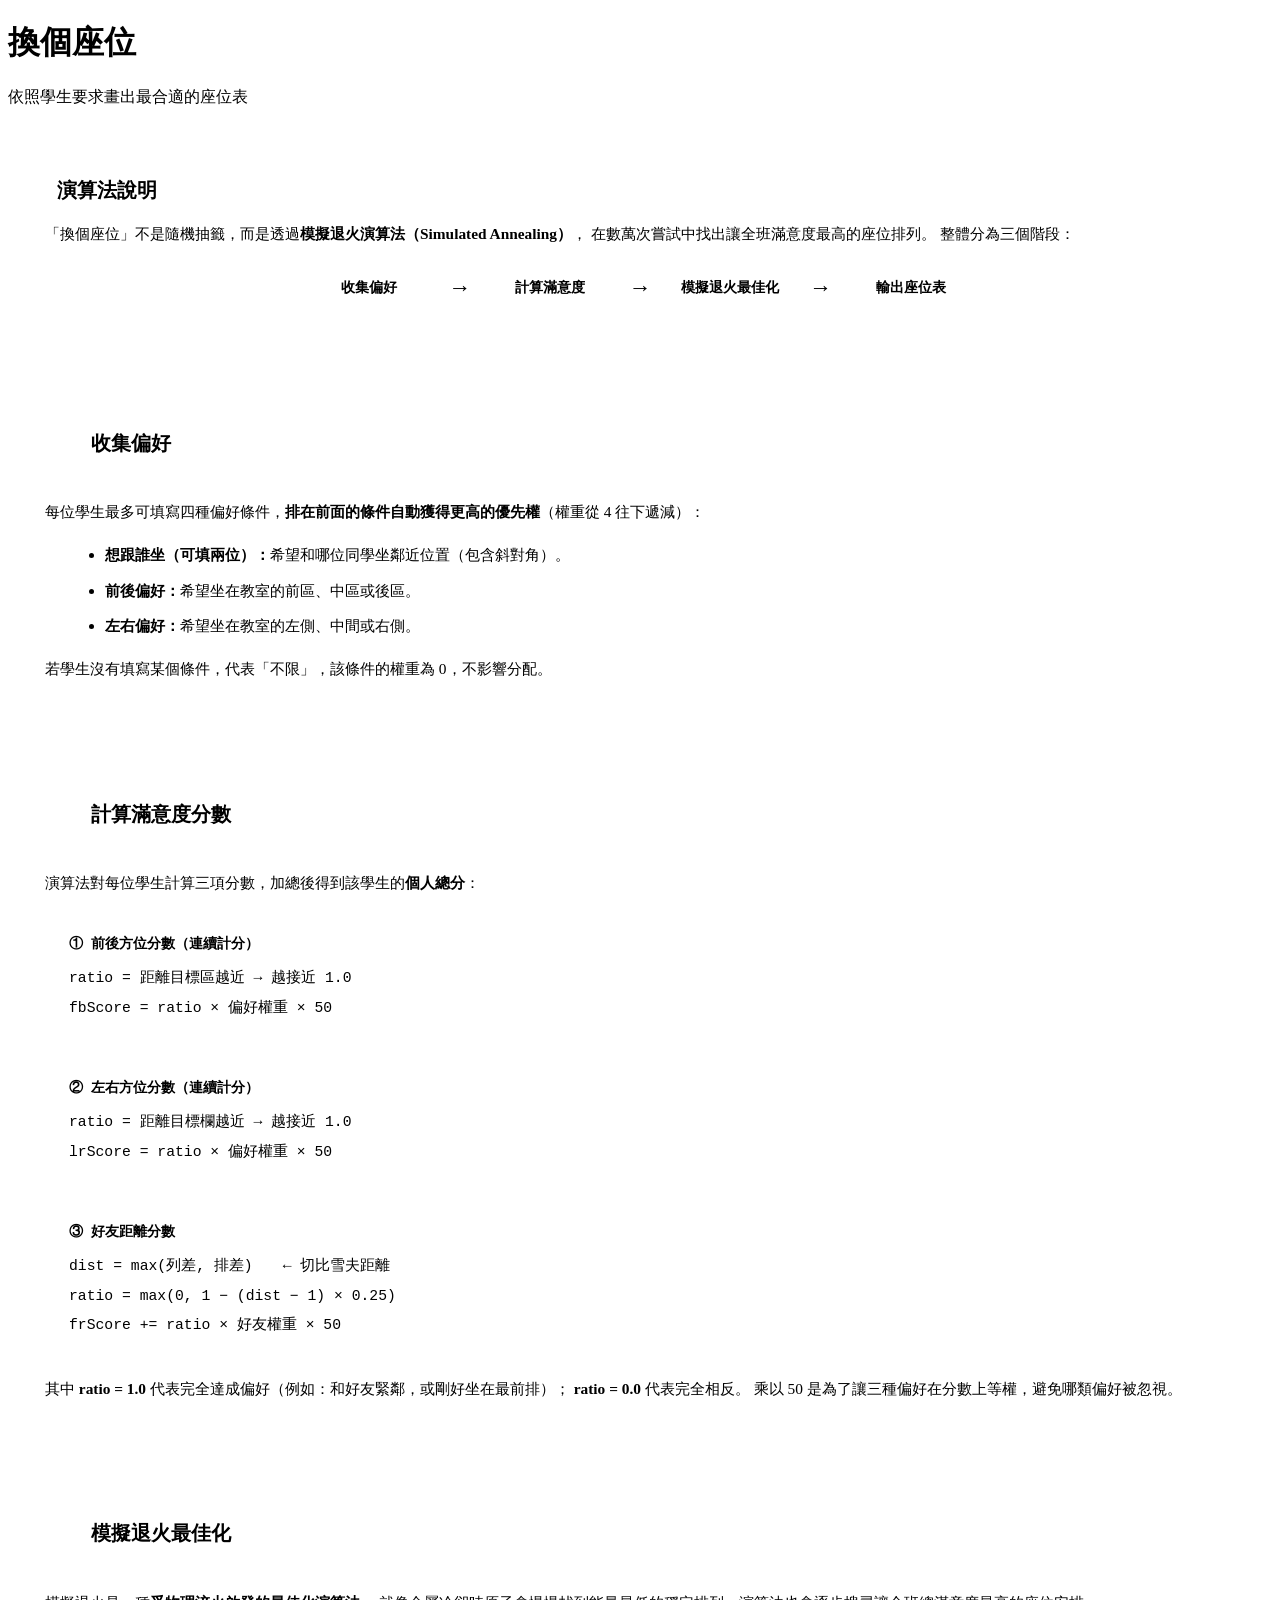
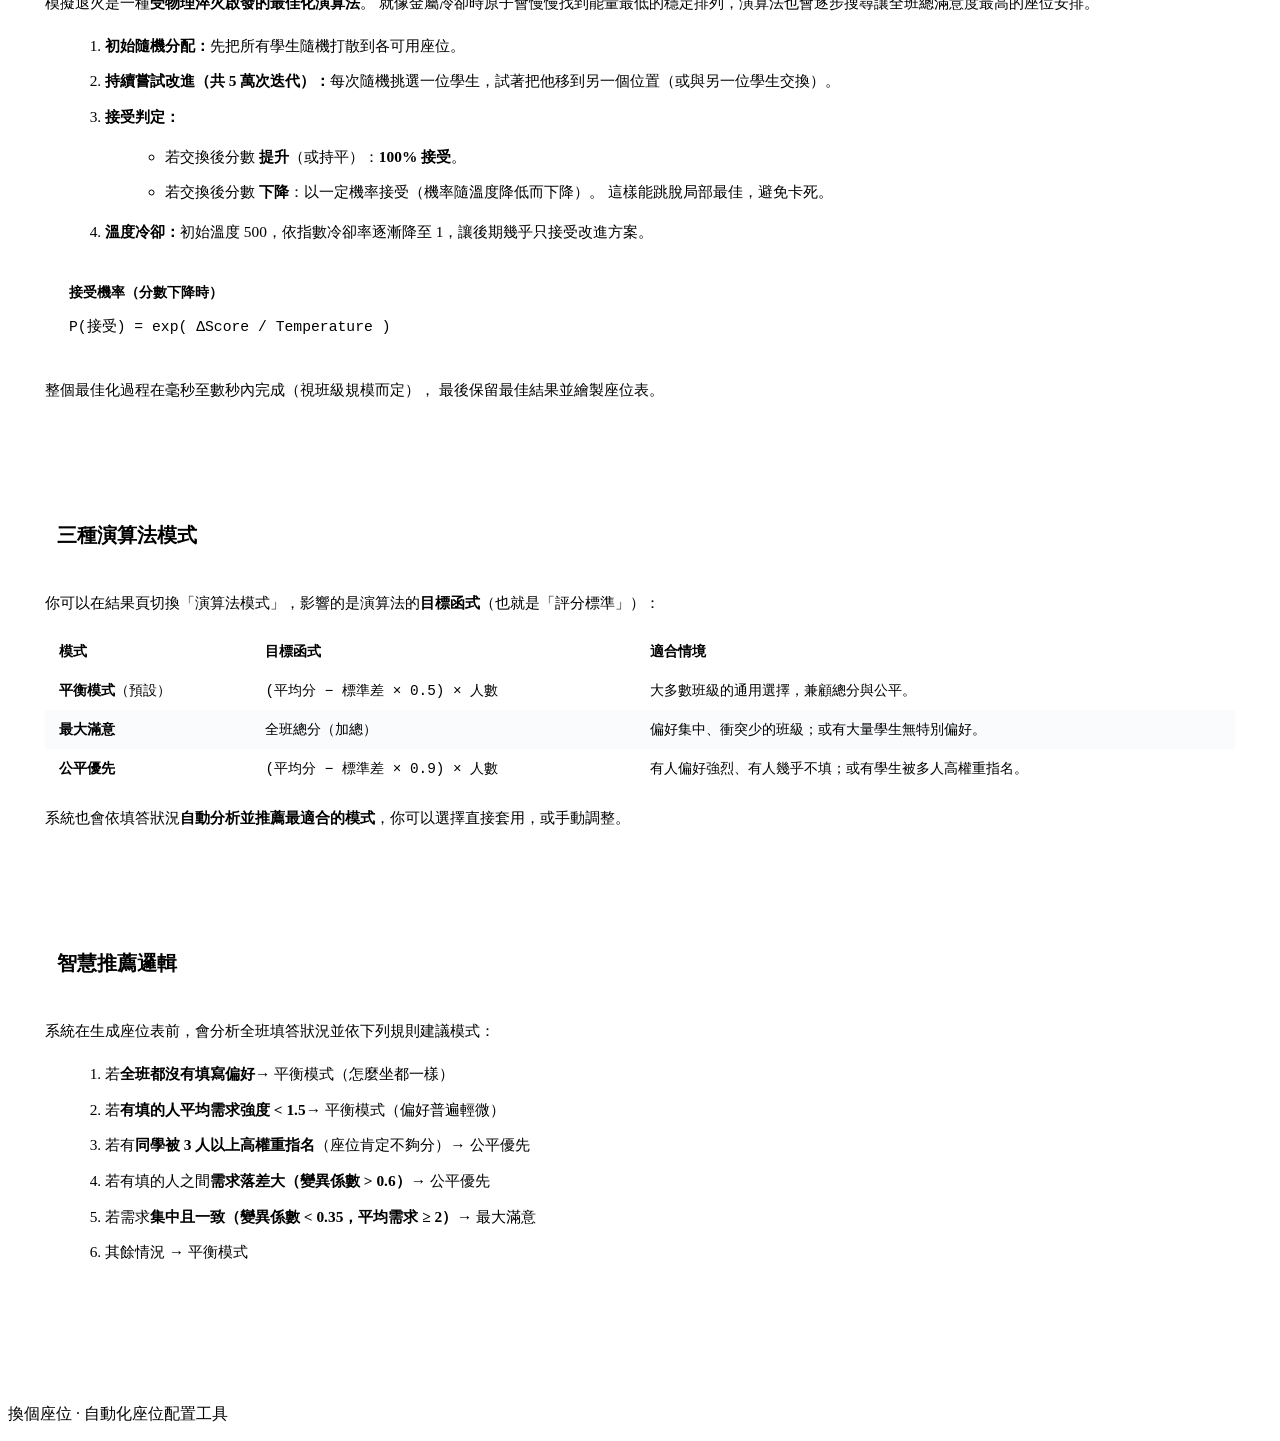
==== commit 5dce3f6c: "Add files via upload" ====
--- a/algorithm.html
+++ b/algorithm.html
@@ -5,7 +5,7 @@
     <meta name="viewport" content="width=device-width, initial-scale=1.0">
     <title>演算法說明 — 換個座位</title>
     <meta name="description" content="了解「換個座位」如何透過模擬退火演算法，依照學生偏好計算出最佳座位分配。">
-    <link rel="stylesheet" href="style.css">
+    <link rel="stylesheet" href="assets/css/style.css">
     <style>
         /* ── 演算法說明頁專屬樣式 ── */
         .algo-section {
